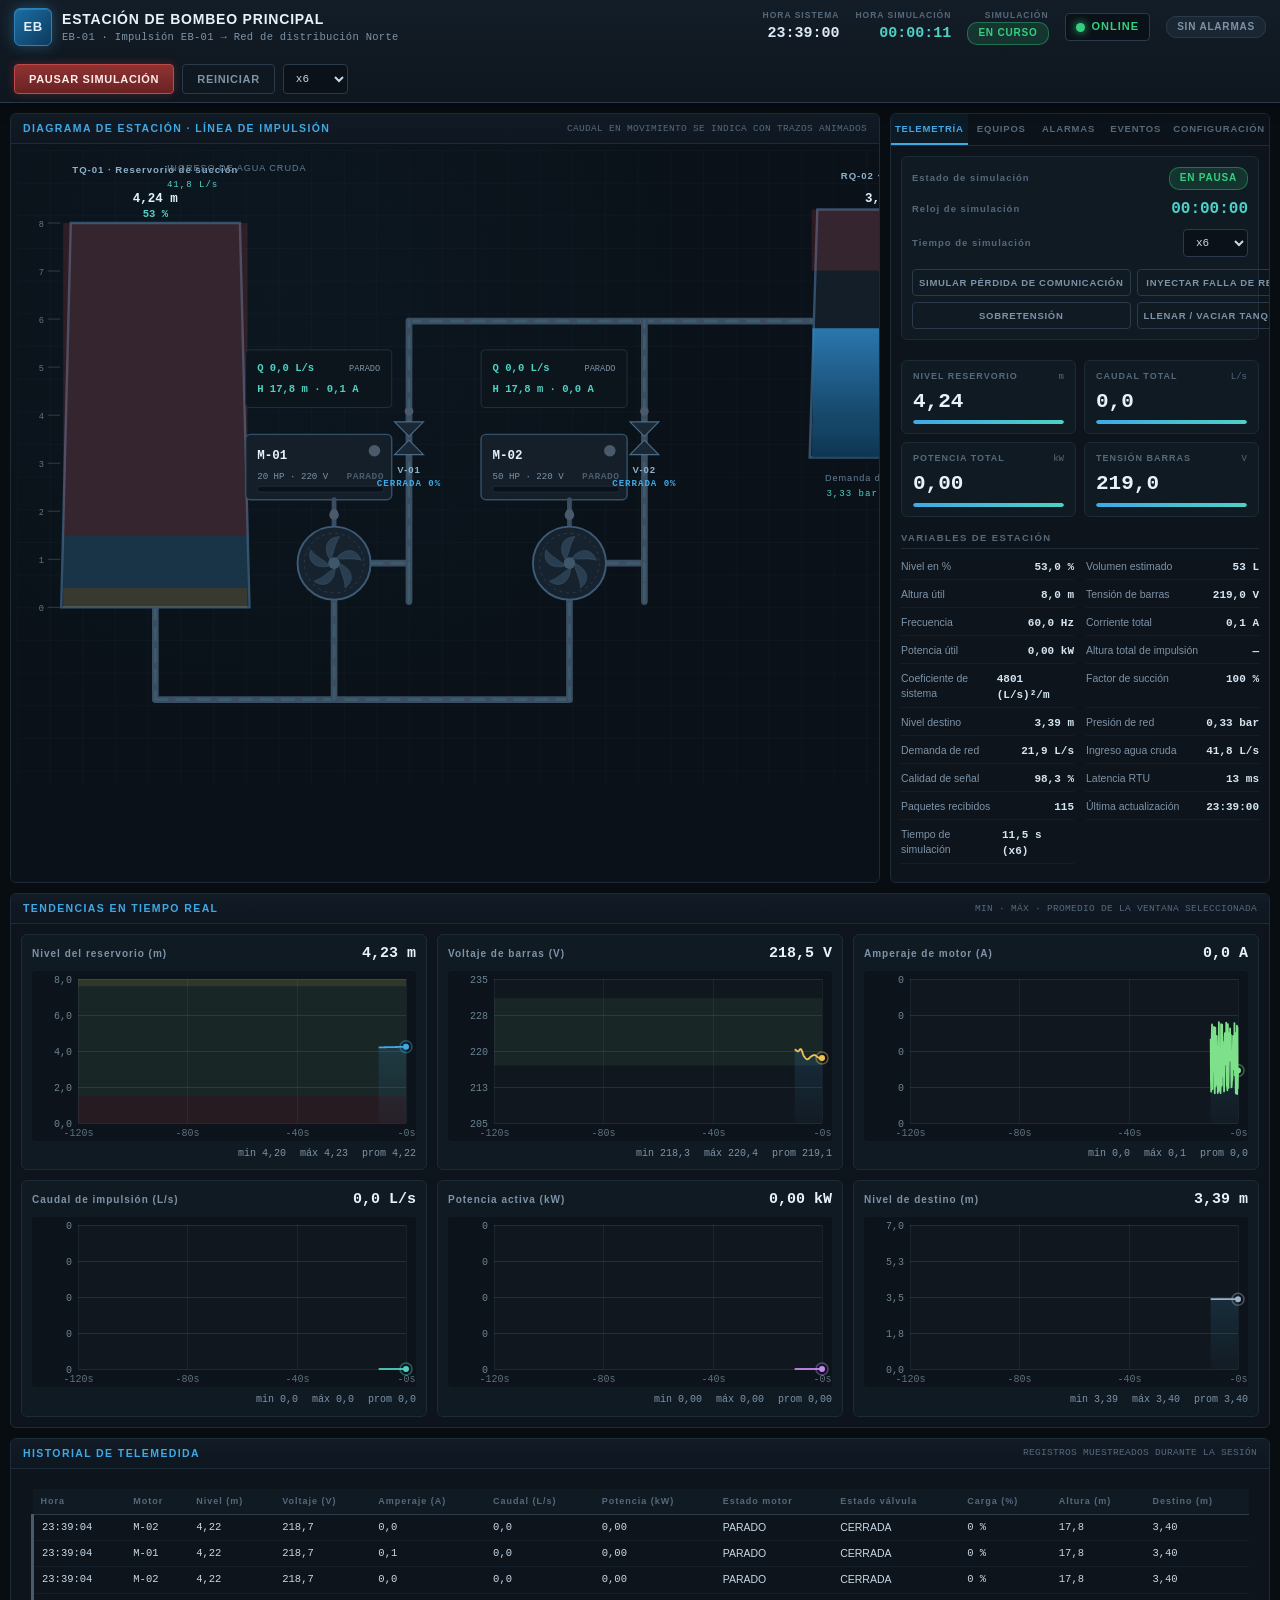
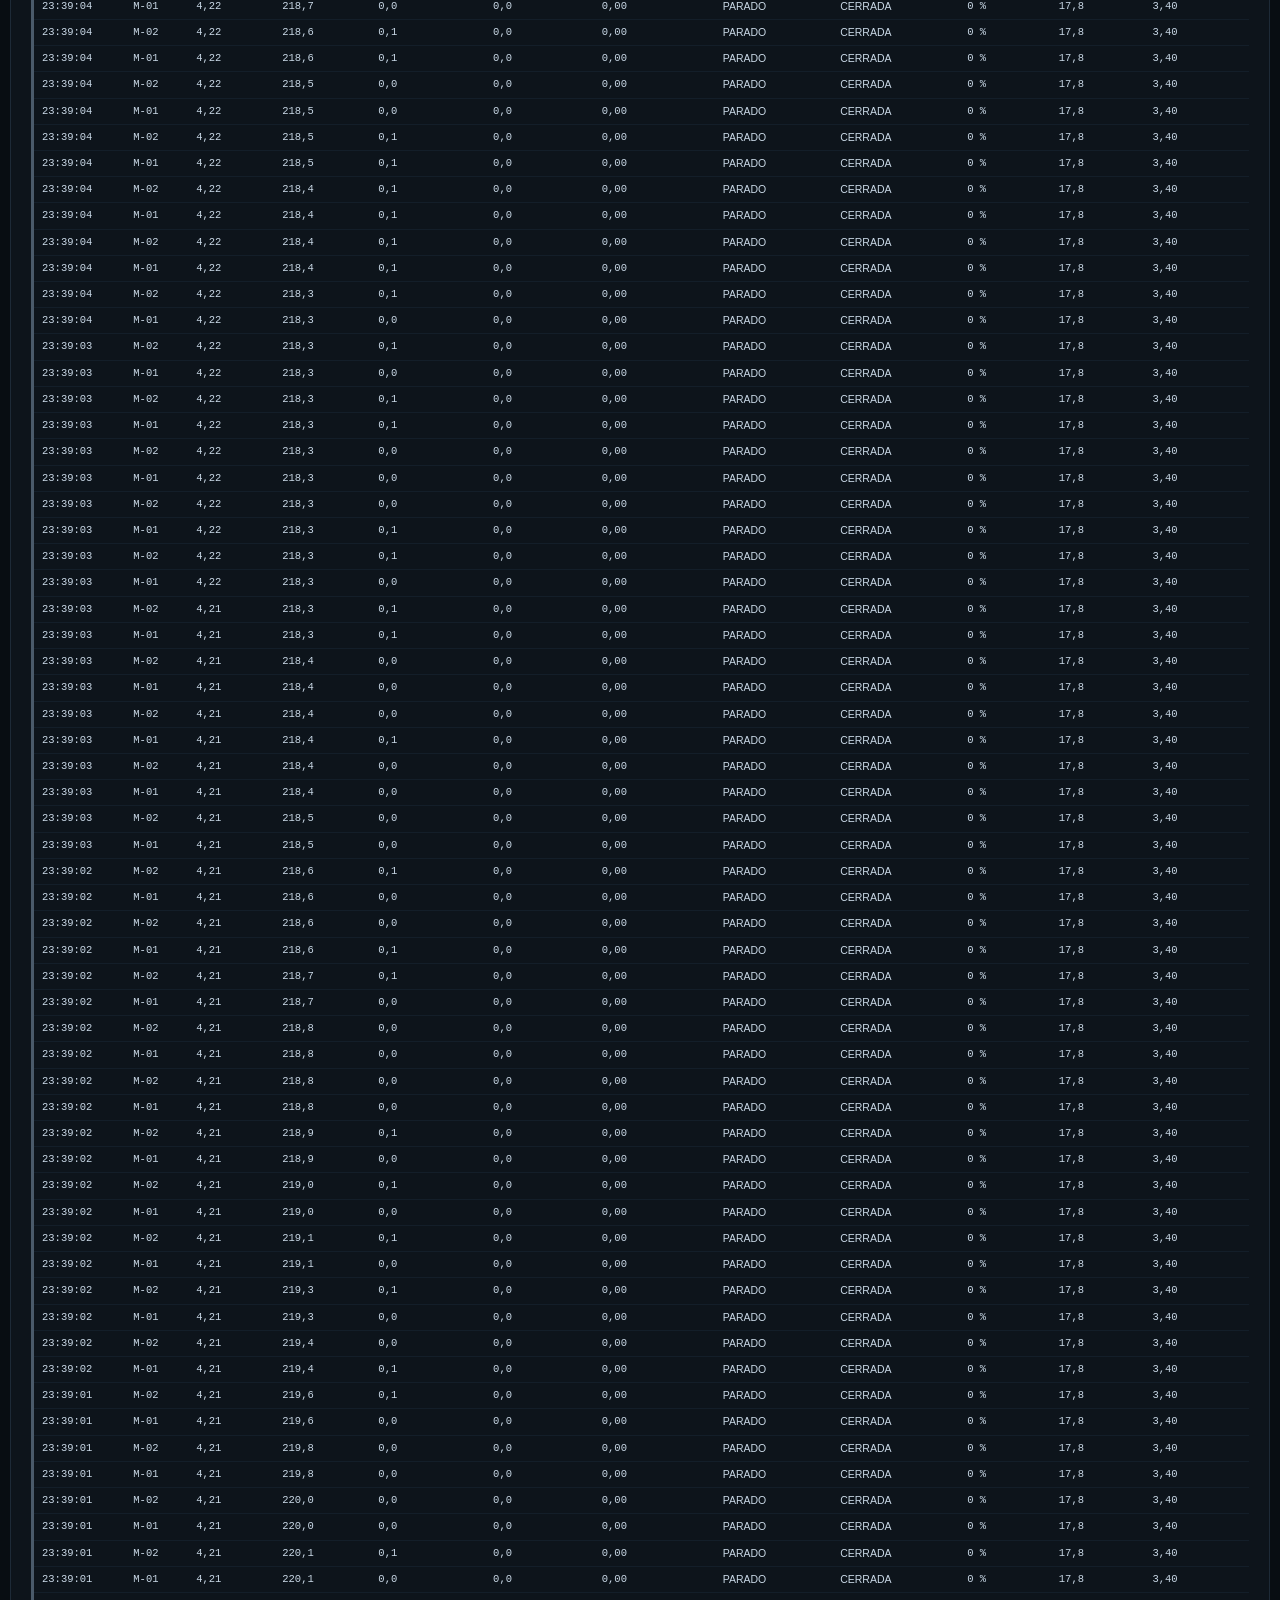
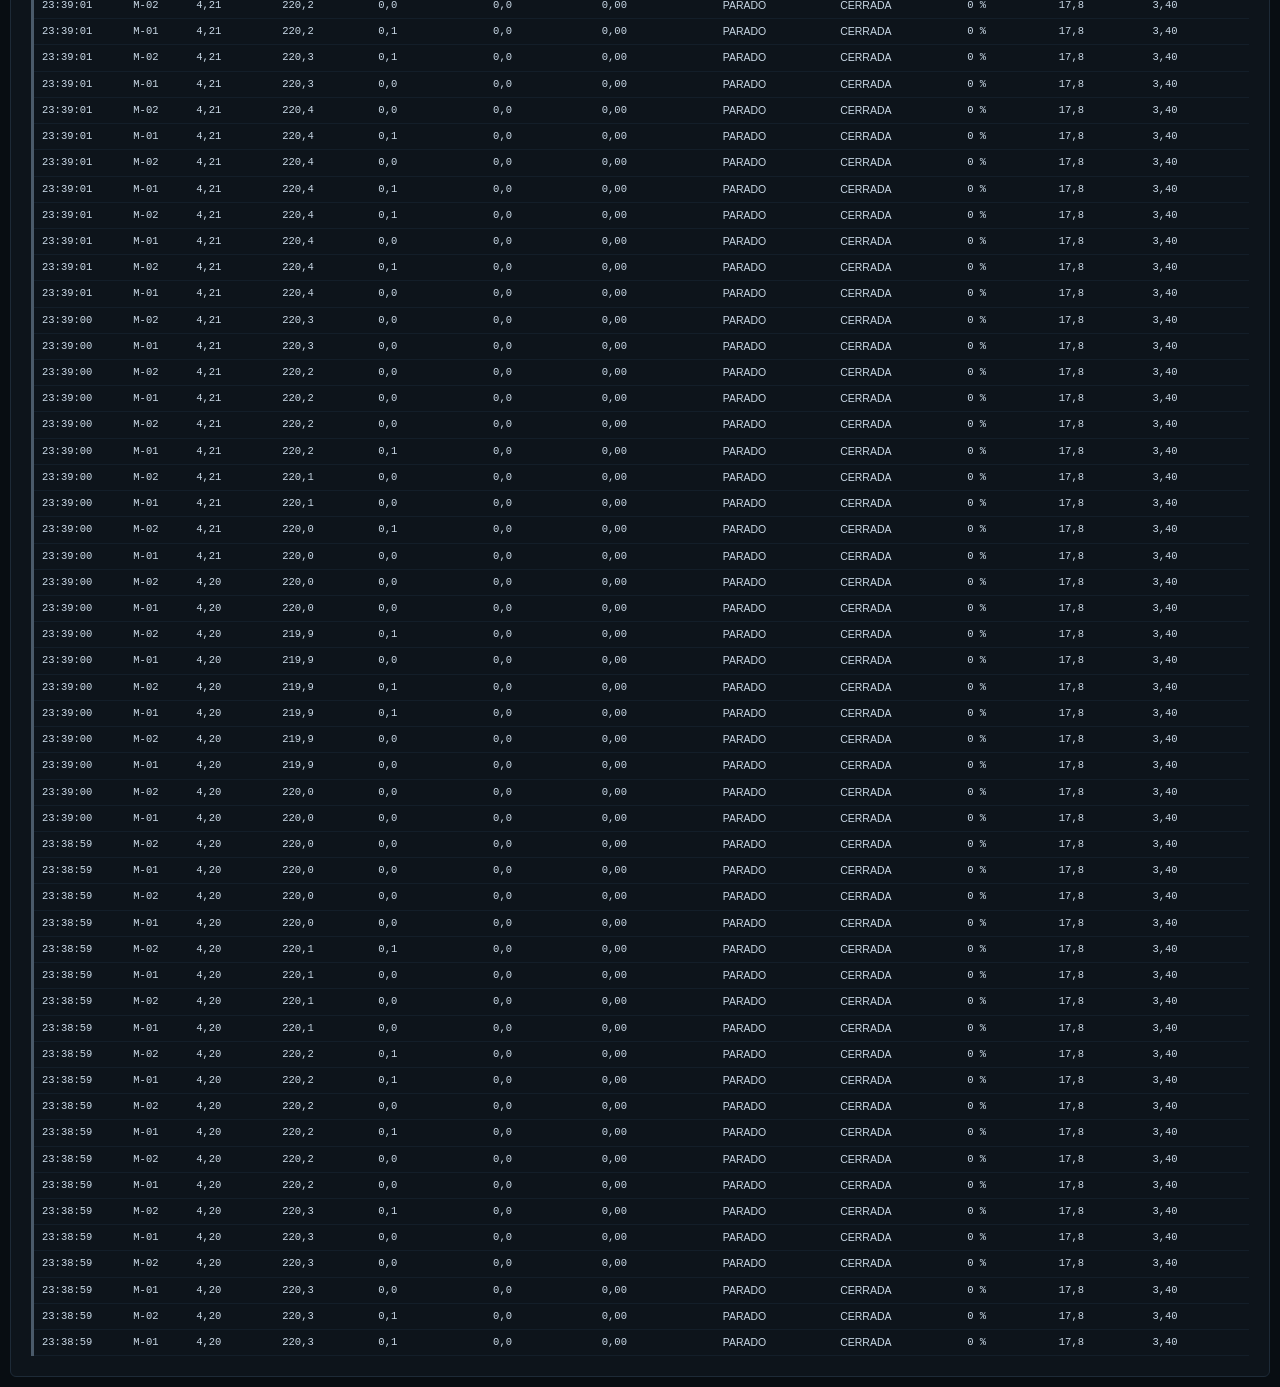
==== simulador/index.html @ 31f42073 "Integrar simulador con receptor de EdgeMant" ====
<!DOCTYPE html>
<html lang="es">
<head>
  <meta charset="utf-8" />
  <meta name="viewport" content="width=device-width, initial-scale=1" />
  <title>SCADA · Simulador de Estación de Bombeo de Agua</title>
  <meta name="description" content="Simulador de operación de estación de bombeo de agua con telemetría, alarmas, eventos e historial." />
  <link rel="stylesheet" href="./src/ui/estilos.css" />
</head>
<body>
  <div id="app">
    <div style="padding: 40px; text-align: center; color: #7d93a8; font-family: monospace;">
      Iniciando simulador de estación de bombeo…
    </div>
  </div>
  <script type="module" src="./src/ui/app.js"></script>
</body>
</html>
---- simulador/src/ui/estilos.css ----
:root {
  --fondo: #080d12;
  --fondo-panel: #0d141b;
  --fondo-panel-2: #101a23;
  --fondo-entrada: #0a1118;
  --borde: #1d2a37;
  --borde-claro: #2a3a4b;
  --texto: #c9d8e6;
  --texto-tenue: #7d93a8;
  --texto-muted: #55697c;
  --operativo: #35d07f;
  --arrancando: #f5c451;
  --deteniendo: #f0934f;
  --falla: #e64a4a;
  --alarma: #ff5c5c;
  --apagado: #4a5a6a;
  --acento: #3fa9e5;
  --acento-2: #4fd1c5;
  --info: #7ea6c4;
  --mono: "JetBrains Mono", "Cascadia Code", Consolas, "Courier New", monospace;
  --sans: "Segoe UI", "Inter", "Helvetica Neue", Arial, sans-serif;
}

* { box-sizing: border-box; }

html, body {
  margin: 0;
  padding: 0;
  background: var(--fondo);
  color: var(--texto);
  font-family: var(--sans);
  font-size: 13px;
  line-height: 1.45;
}

.mono { font-family: var(--mono); }

::-webkit-scrollbar { width: 10px; height: 10px; }
::-webkit-scrollbar-track { background: #0a1118; }
::-webkit-scrollbar-thumb { background: #223140; border-radius: 5px; border: 2px solid #0a1118; }
::-webkit-scrollbar-thumb:hover { background: #2e4156; }

/* ============ APLICACIÓN ============ */
.aplicacion {
  display: flex;
  flex-direction: column;
  min-height: 100vh;
}

.aplicacion__filaPrincipal {
  display: flex;
  gap: 10px;
  padding: 10px;
  align-items: stretch;
}

/* ============ CABECERA ============ */
.cabecera {
  display: flex;
  align-items: center;
  gap: 18px;
  padding: 8px 14px;
  background: linear-gradient(180deg, #131d27 0%, #0e161e 100%);
  border-bottom: 1px solid var(--borde-claro);
  box-shadow: 0 2px 12px rgba(0, 0, 0, .5);
  position: sticky;
  top: 0;
  z-index: 50;
  flex-wrap: wrap;
}

.cabecera__identidad {
  display: flex;
  align-items: center;
  gap: 10px;
  min-width: 260px;
}

.cabecera__logo {
  display: inline-flex;
  align-items: center;
  justify-content: center;
  width: 38px;
  height: 38px;
  border-radius: 6px;
  background: linear-gradient(135deg, #1b6ea5, #0d3a5c);
  border: 1px solid #2f7fb8;
  color: #dff1ff;
  font-weight: 700;
  font-size: 13px;
  letter-spacing: .5px;
  box-shadow: 0 0 14px rgba(63, 169, 229, .35), inset 0 1px 0 rgba(255,255,255,.15);
}

.cabecera__texto { display: flex; flex-direction: column; }

.cabecera__nombre {
  font-size: 14px;
  font-weight: 700;
  letter-spacing: .8px;
  color: #e8f2fb;
}

.cabecera__sub {
  font-size: 10.5px;
  color: var(--texto-tenue);
  font-family: var(--mono);
  letter-spacing: .3px;
}

.cabecera__telemetria {
  display: flex;
  align-items: center;
  gap: 16px;
  margin-left: auto;
}

.cabecera__bloque {
  display: flex;
  flex-direction: column;
  align-items: flex-end;
  gap: 1px;
}

.cabecera__etiqueta {
  font-size: 8.5px;
  letter-spacing: 1px;
  color: var(--texto-muted);
  font-weight: 600;
}

.cabecera__reloj {
  font-size: 15px;
  font-weight: 600;
  color: #dcebf7;
}

.cabecera__reloj--sim { color: var(--acento-2); }

.cabecera__bloque--comunicacion {
  flex-direction: row;
  align-items: center;
  gap: 7px;
  padding: 5px 10px;
  border: 1px solid var(--borde-claro);
  border-radius: 4px;
  background: var(--fondo-entrada);
}

.cabecera__comunicacion {
  font-size: 11px;
  font-weight: 700;
  letter-spacing: 1px;
  color: var(--operativo);
}

.cabecera__comunicacion--offline { color: var(--falla); }

.cabecera__controles {
  display: flex;
  align-items: center;
  gap: 8px;
}

/* ============ PÍLDORAS / LEDS ============ */
.pill {
  display: inline-block;
  padding: 3px 10px;
  border-radius: 10px;
  font-size: 10px;
  font-weight: 700;
  letter-spacing: .8px;
  background: #1a2632;
  color: var(--texto-tenue);
  border: 1px solid var(--borde-claro);
}

.pill--activo { background: rgba(53, 208, 127, .14); color: var(--operativo); border-color: rgba(53, 208, 127, .4); }
.pill--pausa { background: rgba(245, 196, 81, .12); color: var(--arrancando); border-color: rgba(245, 196, 81, .4); }
.pill--aviso { background: rgba(245, 196, 81, .14); color: var(--arrancando); border-color: rgba(245, 196, 81, .5); }
.pill--alarma { background: rgba(230, 74, 74, .18); color: var(--alarma); border-color: rgba(230, 74, 74, .55); animation: pulso 1.2s infinite; }

@keyframes pulso {
  0%, 100% { opacity: 1; }
  50% { opacity: .55; }
}

.led {
  display: inline-block;
  width: 9px;
  height: 9px;
  border-radius: 50%;
  background: var(--apagado);
  box-shadow: 0 0 6px rgba(0, 0, 0, .4);
  flex: none;
}

.led--grande { width: 13px; height: 13px; }

/* ============ BOTONES ============ */
.boton {
  font-family: var(--sans);
  font-size: 11px;
  font-weight: 700;
  letter-spacing: .7px;
  padding: 8px 14px;
  border-radius: 4px;
  border: 1px solid var(--borde-claro);
  background: linear-gradient(180deg, #1a2632, #131c25);
  color: var(--texto);
  cursor: pointer;
  transition: all .15s ease;
  white-space: nowrap;
}

.boton:hover:not(:disabled) { border-color: #3d5a76; background: linear-gradient(180deg, #21303e, #16222d); }
.boton:active:not(:disabled) { transform: translateY(1px); }
.boton:disabled { opacity: .38; cursor: not-allowed; }

.boton--primario {
  background: linear-gradient(180deg, #1d7a4c, #12573a);
  border-color: #2ea067;
  color: #eafff3;
  box-shadow: 0 0 10px rgba(53, 208, 127, .25);
}
.boton--primario:hover:not(:disabled) { background: linear-gradient(180deg, #239159, #156845); }

.boton--parar {
  background: linear-gradient(180deg, #8f3232, #6b2222);
  border-color: #c04a4a;
  color: #ffecec;
  box-shadow: 0 0 10px rgba(230, 74, 74, .25);
}

.boton--parar:hover:not(:disabled) { background: linear-gradient(180deg, #a83d3d, #7d2828); }

.boton--arrancar { background: linear-gradient(180deg, #1d7a4c, #12573a); border-color: #2ea067; color: #eafff3; }
.boton--arrancar:hover:not(:disabled) { background: linear-gradient(180deg, #239159, #156845); }

.boton--peligro { background: linear-gradient(180deg, #8f3232, #6b2222); border-color: #c04a4a; color: #ffecec; }
.boton--peligro:hover:not(:disabled) { background: linear-gradient(180deg, #a83d3d, #7d2828); }

.boton--abrir { background: linear-gradient(180deg, #1d6a8a, #125068); border-color: #2e90b8; color: #e8f8ff; }
.boton--abrir:hover:not(:disabled) { background: linear-gradient(180deg, #237fa1, #156075); }

.boton--cerrar { background: linear-gradient(180deg, #6a5a1d, #50440f); border-color: #a08c2e; color: #fffbe8; }
.boton--cerrar:hover:not(:disabled) { background: linear-gradient(180deg, #82711f, #5f510f); }

.boton--fantasma { background: transparent; border-color: var(--borde-claro); color: var(--texto-tenue); }
.boton--fantasma:hover:not(:disabled) { color: var(--texto); border-color: #3d5a76; }

.boton--compacto { padding: 5px 9px; font-size: 10px; }
.boton--mini { padding: 2px 8px; font-size: 9.5px; border-radius: 3px; }
.boton--activo { border-color: var(--arrancando); color: var(--arrancando); }

/* ============ SELECTORES ============ */
.selector {
  font-family: var(--mono);
  font-size: 11px;
  padding: 6px 8px;
  border-radius: 4px;
  border: 1px solid var(--borde-claro);
  background: var(--fondo-entrada);
  color: var(--texto);
  cursor: pointer;
}

.selector--cabecera { padding: 7px 8px; }
.selector--compacto { padding: 4px 6px; font-size: 10.5px; }
.selector:focus, .campo__entrada:focus { outline: 1px solid var(--acento); }

/* ============ ESCENARIO / DIAGRAMA ============ */
.escenario {
  flex: 1 1 auto;
  min-width: 0;
  background: var(--fondo-panel);
  border: 1px solid var(--borde);
  border-radius: 6px;
  display: flex;
  flex-direction: column;
  overflow: hidden;
}

.escenario__barra, .seccion__barra {
  display: flex;
  align-items: center;
  justify-content: space-between;
  gap: 10px;
  padding: 7px 12px;
  background: linear-gradient(180deg, #121c26, #0e1620);
  border-bottom: 1px solid var(--borde);
}

.escenario__titulo, .seccion__titulo {
  font-size: 10.5px;
  font-weight: 700;
  letter-spacing: 1.4px;
  color: var(--acento);
}

.escenario__estado, .seccion__sub {
  font-size: 9.5px;
  color: var(--texto-muted);
  font-family: var(--mono);
  letter-spacing: .3px;
}

.escenario__lienzo {
  flex: 1;
  overflow: auto;
  padding: 6px;
  background:
    radial-gradient(ellipse at 30% 20%, rgba(63, 169, 229, .04), transparent 55%),
    var(--fondo-entrada);
}

.diagrama { display: block; width: 100%; min-width: 980px; height: auto; }

.capa--tuberias .tuberia {
  fill: none;
  stroke: #3a4d61;
  stroke-width: 7;
  stroke-linecap: round;
  stroke-linejoin: round;
}

.capa--tuberias .flujo {
  fill: none;
  stroke: var(--acento-2);
  stroke-width: 3;
  stroke-linecap: round;
  stroke-dasharray: 12 10;
  opacity: .1;
  transition: opacity .3s;
}

.tanque__cuerpo {
  fill: #131e29;
  stroke: #33506b;
  stroke-width: 2.5;
}

.tanque__banda { opacity: .16; }
.tanque__banda--baja { fill: #e64a4a; }
.tanque__banda--ok { fill: #3fa9e5; }
.tanque__banda--alta { fill: #f5c451; }

.tanque__aguaCuerpo { opacity: .85; }
.tanque__ola { fill: none; stroke: #7cc7ef; stroke-width: 1.6; opacity: .8; }
.tanque__marca { stroke: #2c3f52; stroke-width: 1; }
.tanque__escala { fill: #5f768c; font-size: 9px; font-family: var(--mono); }
.tanque__lectura { fill: #dff1ff; font-size: 13px; font-family: var(--mono); font-weight: 600; }
.tanque__lectura--sub { fill: var(--acento-2); font-size: 11px; }

.motor-caja__cuerpo {
  fill: #141f2a;
  stroke: #33506b;
  stroke-width: 1.5;
  rx: 5;
}

.motor-caja__id { fill: #e8f2fb; font-size: 13px; font-weight: 700; font-family: var(--mono); }
.motor-caja__dato { fill: var(--texto-tenue); font-size: 9.5px; font-family: var(--mono); }
.motor-caja__estado { fill: var(--apagado); font-size: 10px; font-weight: 700; font-family: var(--mono); letter-spacing: .5px; }
.motor-caja__barraFondo { fill: #0a1118; stroke: #223140; stroke-width: .8; }
.motor-caja__barra { fill: var(--apagado); }

.acople { fill: none; stroke: #3a4d61; stroke-width: 5; stroke-linecap: round; }
.acople__punto { fill: #4a6076; }

.bomba__carcasa { fill: #16222e; stroke: #3d5a76; stroke-width: 2; }
.bomba__aro { fill: none; stroke: #2a3d50; stroke-width: 1; stroke-dasharray: 3 4; }
.bomba__pala { fill: #4a6a86; stroke: #6f93b3; stroke-width: .6; }
.bomba__eje { fill: #7ea6c4; }
.columna-maquina.is-activo .bomba__pala { fill: #5f8fb5; }
.columna-maquina.is-falla .bomba__carcasa { stroke: var(--falla); }
.columna-maquina.is-falla .motor-caja__cuerpo { stroke: var(--falla); }

.valvula__cuerpo { fill: #1a2836; stroke: #4a6a86; stroke-width: 1.2; }
.valvula__simbolo { transition: transform .2s; transform-origin: 0 0; }

.instrumento__fondo { fill: #0c141c; stroke: #223140; stroke-width: 1; }
.instrumento__valor { fill: var(--acento-2); font-size: 11px; font-family: var(--mono); font-weight: 600; }
.instrumento__nota { fill: var(--texto-tenue); font-size: 9px; font-family: var(--mono); }

.equipo-tag { fill: #8fb0c9; font-size: 10px; font-weight: 700; letter-spacing: 1px; font-family: var(--sans); }
.equipo-tag--valor { fill: var(--acento); font-family: var(--mono); font-size: 9.5px; }
.etiqueta { fill: #647e96; font-size: 9.5px; letter-spacing: 1px; font-family: var(--sans); }
.etiqueta--valor { fill: var(--acento-2); font-family: var(--mono); }

/* ============ LATERAL ============ */
.lateral {
  flex: 0 0 430px;
  max-width: 430px;
  background: var(--fondo-panel);
  border: 1px solid var(--borde);
  border-radius: 6px;
  display: flex;
  flex-direction: column;
  overflow: hidden;
  min-height: 560px;
  max-height: calc(100vh - 130px);
  position: sticky;
  top: 66px;
}

.lateral__tabs {
  display: flex;
  background: #0b1219;
  border-bottom: 1px solid var(--borde);
}

.tab {
  flex: 1;
  padding: 9px 4px;
  background: transparent;
  border: none;
  border-bottom: 2px solid transparent;
  color: var(--texto-muted);
  font-size: 9.5px;
  font-weight: 700;
  letter-spacing: .8px;
  cursor: pointer;
  font-family: var(--sans);
  transition: all .15s;
}

.tab:hover { color: var(--texto); }
.tab--activo { color: var(--acento); border-bottom-color: var(--acento); background: rgba(63, 169, 229, .06); }

.lateral__cuerpo {
  flex: 1;
  overflow-y: auto;
  overflow-x: hidden;
}

.bloque-lateral + .bloque-lateral { margin-top: 0; }

.panel__cuerpo { padding: 10px; }
.panel__cuerpo--scroll { }

.panel__cabecera-alarmas { padding: 0; }

/* ============ CONTROLES DE SIMULACIÓN ============ */
.controles-panel__cuerpo { padding: 10px; }

.controles-estacion {
  background: var(--fondo-panel-2);
  border: 1px solid var(--borde);
  border-radius: 6px;
  padding: 10px;
  display: flex;
  flex-direction: column;
  gap: 8px;
}

.controles-estacion__fila {
  display: flex;
  align-items: center;
  justify-content: space-between;
  gap: 10px;
}

.etiqueta-campo {
  font-size: 9.5px;
  letter-spacing: 1px;
  color: var(--texto-muted);
  font-weight: 600;
}

.reloj { font-size: 16px; font-weight: 600; color: var(--acento-2); }

.controles-estacion__acciones {
  display: grid;
  grid-template-columns: 1fr 1fr;
  gap: 6px;
  margin-top: 4px;
}

.controles-estacion__acciones .boton { font-size: 9.5px; padding: 7px 6px; }

/* ============ TELEMETRÍA ============ */
.tiles {
  display: grid;
  grid-template-columns: 1fr 1fr;
  gap: 8px;
  margin-bottom: 12px;
}

.tile {
  background: var(--fondo-panel-2);
  border: 1px solid var(--borde);
  border-radius: 6px;
  padding: 9px 11px;
  display: flex;
  flex-direction: column;
  gap: 3px;
}

.tile__cabecera {
  display: flex;
  justify-content: space-between;
  align-items: baseline;
}

.tile__etiqueta { font-size: 9px; letter-spacing: 1px; color: var(--texto-muted); font-weight: 700; }
.tile__unidad { font-size: 9px; color: var(--texto-muted); font-family: var(--mono); }

.tile__valor { font-size: 21px; font-weight: 600; color: #e8f2fb; }
.tile__valor--alerta { color: var(--alarma); animation: pulso 1s infinite; }

.tile__barra { height: 4px; background: #0a1118; border-radius: 2px; overflow: hidden; }
.tile__relleno { height: 100%; background: linear-gradient(90deg, var(--acento), var(--acento-2)); border-radius: 2px; transition: width .3s; }

.seccion-titulo {
  font-size: 9.5px;
  font-weight: 700;
  letter-spacing: 1.4px;
  color: var(--texto-muted);
  margin: 14px 0 7px;
  padding-bottom: 4px;
  border-bottom: 1px solid var(--borde);
}

.lecturas {
  display: grid;
  grid-template-columns: 1fr 1fr;
  gap: 4px 12px;
}

.lecturas--compacto { grid-template-columns: 1fr 1fr; gap: 2px 10px; }

.lectura {
  display: flex;
  justify-content: space-between;
  align-items: baseline;
  padding: 3px 0;
  border-bottom: 1px dotted #1a2632;
}

.lectura__etiqueta { font-size: 10.5px; color: var(--texto-tenue); }
.lectura__valor { font-size: 11px; font-weight: 600; color: #d5e5f2; }
.lectura__valor--alerta { color: var(--alarma); }

.telemetria__motores { display: flex; flex-direction: column; gap: 8px; margin-top: 8px; }

.telegrafia-fila {
  background: var(--fondo-panel-2);
  border: 1px solid var(--borde);
  border-radius: 5px;
  padding: 7px 9px;
}

.telegrafia-fila__id {
  display: flex;
  align-items: center;
  gap: 7px;
  font-family: var(--mono);
  font-weight: 700;
  font-size: 11.5px;
  color: #e8f2fb;
  margin-bottom: 5px;
}

.telemetria__estado {
  display: flex;
  align-items: center;
  gap: 8px;
  margin-top: 12px;
  padding: 8px 10px;
  border: 1px solid var(--borde-claro);
  border-radius: 5px;
  background: var(--fondo-panel-2);
  font-size: 11px;
  font-weight: 700;
  letter-spacing: 1px;
  color: var(--operativo);
}

.telemetria__estado--offline { color: var(--falla); }

/* ============ EQUIPOS ============ */
.equipo {
  background: var(--fondo-panel-2);
  border: 1px solid var(--borde);
  border-left: 3px solid var(--apagado);
  border-radius: 6px;
  padding: 10px 11px;
  margin-bottom: 10px;
  transition: border-color .3s;
}

.equipo--operativo { border-left-color: var(--operativo); }
.equipo--arrancando { border-left-color: var(--arrancando); }
.equipo--deteniendo { border-left-color: var(--deteniendo); }
.equipo--falla { border-left-color: var(--falla); box-shadow: 0 0 14px rgba(230, 74, 74, .18); }

.equipo__cabecera {
  display: flex;
  justify-content: space-between;
  align-items: flex-start;
  margin-bottom: 8px;
}

.equipo__identidad { display: flex; flex-direction: column; gap: 1px; }
.equipo__id { font-family: var(--mono); font-size: 15px; font-weight: 700; color: #e8f2fb; }
.equipo__subtitulo { font-size: 10px; color: var(--texto-muted); }

.equipo__estadoBloque { display: flex; align-items: center; gap: 8px; }
.equipo__estado { font-family: var(--mono); font-size: 11px; font-weight: 700; letter-spacing: .6px; }
.equipo__estado--operativo { color: var(--operativo); }
.equipo__estado--arrancando { color: var(--arrancando); }
.equipo__estado--deteniendo { color: var(--deteniendo); }
.equipo__estado--falla { color: var(--falla); animation: pulso 1s infinite; }
.equipo__estado--parado { color: var(--apagado); }

.equipo__falla {
  background: rgba(230, 74, 74, .12);
  border: 1px solid rgba(230, 74, 74, .4);
  color: #ffb3b3;
  font-size: 10px;
  font-family: var(--mono);
  border-radius: 4px;
  padding: 6px 8px;
  margin-bottom: 8px;
}

.rampa-wrap { margin: 2px 0 10px; }
.rampa {
  position: relative;
  height: 8px;
  background: #0a1118;
  border: 1px solid #223140;
  border-radius: 4px;
  overflow: hidden;
}

.rampa__relleno {
  height: 100%;
  background: linear-gradient(90deg, #1d7a4c, var(--operativo));
  transition: width .15s linear;
}

.rampa__carga {
  position: absolute;
  top: 0;
  left: 0;
  height: 100%;
  background: rgba(245, 196, 81, .55);
  transition: width .15s linear;
  mix-blend-mode: screen;
}

.datos {
  display: grid;
  grid-template-columns: 1fr 1fr;
  gap: 3px 12px;
  margin-bottom: 10px;
}

.dato {
  display: flex;
  justify-content: space-between;
  align-items: baseline;
  border-bottom: 1px dotted #1a2632;
  padding: 2px 0;
}

.dato__etiqueta { font-size: 10px; color: var(--texto-tenue); }
.dato__valor { font-family: var(--mono); font-size: 11px; font-weight: 600; color: #d5e5f2; }
.dato__valor--alerta { color: var(--alarma); }

.controles { display: flex; flex-direction: column; gap: 6px; }
.controles__fila { display: grid; grid-template-columns: 1fr 1fr; gap: 6px; }
.controles__fila--secundaria .boton { font-size: 9.5px; padding: 6px; }

/* ============ ALARMAS / EVENTOS / TABLAS ============ */
.alarma-cabecera {
  display: flex;
  align-items: center;
  gap: 14px;
  padding: 10px;
  background: var(--fondo-panel-2);
  border-bottom: 1px solid var(--borde);
}

.pastilla-grupo { display: flex; align-items: center; gap: 6px; }
.pastilla__etiqueta { font-size: 9px; letter-spacing: 1px; color: var(--texto-muted); font-weight: 700; }

.pastilla {
  display: inline-flex;
  align-items: center;
  justify-content: center;
  min-width: 24px;
  height: 22px;
  padding: 0 8px;
  border-radius: 11px;
  background: #1a2632;
  border: 1px solid var(--borde-claro);
  font-family: var(--mono);
  font-size: 11px;
  font-weight: 700;
  color: var(--texto);
}

.pastilla--aviso { background: rgba(245, 196, 81, .15); border-color: rgba(245, 196, 81, .5); color: var(--arrancando); }
.pastilla--alarma { background: rgba(230, 74, 74, .2); border-color: rgba(230, 74, 74, .6); color: var(--alarma); }

.alarma-cabecera__acciones { margin-left: auto; display: flex; gap: 6px; }

.vacio {
  padding: 30px 16px;
  text-align: center;
  color: var(--texto-muted);
  font-size: 11px;
  letter-spacing: .5px;
}

.tabla-envoltura { overflow-x: auto; }

.tabla {
  width: 100%;
  border-collapse: collapse;
  font-size: 10.5px;
}

.tabla th {
  position: sticky;
  top: 0;
  background: #101a23;
  color: var(--texto-muted);
  font-size: 9px;
  letter-spacing: 1px;
  text-align: left;
  padding: 6px 8px;
  border-bottom: 1px solid var(--borde-claro);
  z-index: 2;
  white-space: nowrap;
}

.tabla td {
  padding: 5px 8px;
  border-bottom: 1px solid #131e29;
  color: var(--texto);
  white-space: nowrap;
}

.tabla tbody tr:hover td { background: rgba(63, 169, 229, .05); }

.fila--activa td { background: rgba(230, 74, 74, .06); }
.fila--confirmada td { opacity: .65; }

.severidad-critica { color: var(--alarma); font-weight: 700; }
.severidad-alta { color: var(--deteniendo); font-weight: 700; }
.severidad-media { color: var(--arrancando); }
.severidad-info { color: var(--info); }

.tipo-operacin, .tipo-operacion { color: var(--acento-2); }
.tipo-valvula { color: var(--arrancando); }
.tipo-alarma { color: var(--falla); }
.tipo-comunicacin, .tipo-comunicacion { color: var(--acento); }
.tipo-sistema { color: var(--texto-muted); }
.tipo-config { color: #c48cf0; }

.estado-fila--parado td:first-child { border-left: 3px solid var(--apagado); }
.estado-fila--operativo td:first-child { border-left: 3px solid var(--operativo); }
.estado-fila--arrancando td:first-child { border-left: 3px solid var(--arrancando); }
.estado-fila--detenindose td:first-child { border-left: 3px solid var(--deteniendo); }
.estado-fila--falla td:first-child { border-left: 3px solid var(--falla); }

.filtros {
  display: flex;
  align-items: center;
  gap: 8px;
  padding: 8px 10px;
  background: var(--fondo-panel-2);
  border-bottom: 1px solid var(--borde);
  flex-wrap: wrap;
}

.filtros--graficas { border-bottom: none; background: transparent; padding: 8px 2px; }
.filtros__etiqueta { font-size: 9.5px; letter-spacing: 1px; color: var(--texto-muted); font-weight: 600; }
.filtros__info { margin-left: auto; font-size: 10px; color: var(--texto-tenue); }

/* ============ GRÁFICAS ============ */
.seccion {
  margin: 0 10px 10px;
  background: var(--fondo-panel);
  border: 1px solid var(--borde);
  border-radius: 6px;
  overflow: hidden;
}

.seccion__contenido { padding: 10px; }

.graficas {
  display: grid;
  grid-template-columns: repeat(auto-fit, minmax(400px, 1fr));
  gap: 10px;
}

.grafica {
  background: var(--fondo-panel-2);
  border: 1px solid var(--borde);
  border-radius: 6px;
  padding: 8px 10px;
  display: flex;
  flex-direction: column;
  gap: 6px;
}

.grafica__cabecera {
  display: flex;
  justify-content: space-between;
  align-items: baseline;
}

.grafica__titulo { font-size: 10px; font-weight: 700; letter-spacing: 1px; color: var(--texto-tenue); }
.grafica__actual { font-size: 15px; font-weight: 600; color: #e8f2fb; }

.grafica__lienzo {
  width: 100%;
  height: 170px;
  display: block;
  background: rgba(8, 13, 18, .5);
  border-radius: 4px;
}

.grafica__pie {
  display: flex;
  gap: 14px;
  justify-content: flex-end;
}

.grafica__estadistica { font-size: 10px; color: var(--texto-tenue); }

/* ============ HISTORIAL ============ */
.seccion--historial .tabla td, .seccion--historial .tabla th { white-space: nowrap; }

/* ============ CONFIGURACIÓN ============ */
.configuracion { display: flex; flex-direction: column; gap: 12px; }

.config-seccion {
  background: var(--fondo-panel-2);
  border: 1px solid var(--borde);
  border-radius: 6px;
  overflow: hidden;
}

.config-seccion__cabecera {
  padding: 8px 12px;
  background: #101a23;
  border-bottom: 1px solid var(--borde);
}

.config-seccion__cabecera h3 {
  margin: 0;
  font-size: 10.5px;
  letter-spacing: 1.4px;
  color: var(--acento);
}

.config-seccion__cabecera p {
  margin: 2px 0 0;
  font-size: 9.5px;
  color: var(--texto-muted);
}

.config-seccion__campos {
  display: grid;
  grid-template-columns: 1fr 1fr;
  gap: 8px 14px;
  padding: 10px 12px;
}

.campo { display: flex; flex-direction: column; gap: 3px; }
.campo__etiqueta { font-size: 9.5px; letter-spacing: .6px; color: var(--texto-tenue); font-weight: 600; }

.campo__entrada {
  font-family: var(--mono);
  font-size: 11px;
  padding: 6px 8px;
  border-radius: 4px;
  border: 1px solid var(--borde-claro);
  background: var(--fondo-entrada);
  color: var(--texto);
  width: 100%;
}

.campo__entrada--corta { width: 90px; }

.config-acciones {
  display: flex;
  gap: 8px;
  padding-top: 4px;
}

/* ============ AVISOS (TOASTS) ============ */
.avisos {
  position: fixed;
  bottom: 16px;
  right: 16px;
  display: flex;
  flex-direction: column;
  gap: 8px;
  z-index: 200;
  max-width: 380px;
}

.aviso {
  display: flex;
  align-items: flex-start;
  gap: 8px;
  padding: 10px 14px;
  border-radius: 5px;
  font-size: 11px;
  background: #12241a;
  border: 1px solid rgba(53, 208, 127, .5);
  color: #c9f2dc;
  box-shadow: 0 6px 20px rgba(0, 0, 0, .5);
  opacity: 0;
  transform: translateX(20px);
  transition: all .3s ease;
}

.aviso--visible { opacity: 1; transform: translateX(0); }

.aviso--error {
  background: #2a1414;
  border-color: rgba(230, 74, 74, .55);
  color: #ffd0d0;
}

.aviso__texto { flex: 1; }

/* ============ RESPONSIVE ============ */
@media (max-width: 1280px) {
  .lateral { flex-basis: 380px; max-width: 380px; }
  .graficas { grid-template-columns: repeat(auto-fit, minmax(340px, 1fr)); }
}

@media (max-width: 1080px) {
  .aplicacion__filaPrincipal { flex-direction: column; }
  .lateral {
    flex: none;
    max-width: none;
    width: 100%;
    min-height: 420px;
    max-height: none;
    position: static;
  }
  .cabecera__telemetria { flex-wrap: wrap; }
  .cabecera { gap: 10px; }
  .graficas { grid-template-columns: 1fr; }
}

@media (max-width: 720px) {
  .tiles { grid-template-columns: 1fr; }
  .lecturas { grid-template-columns: 1fr; }
  .datos { grid-template-columns: 1fr; }
  .config-seccion__campos { grid-template-columns: 1fr; }
  .cabecera__controles { flex-wrap: wrap; }
}
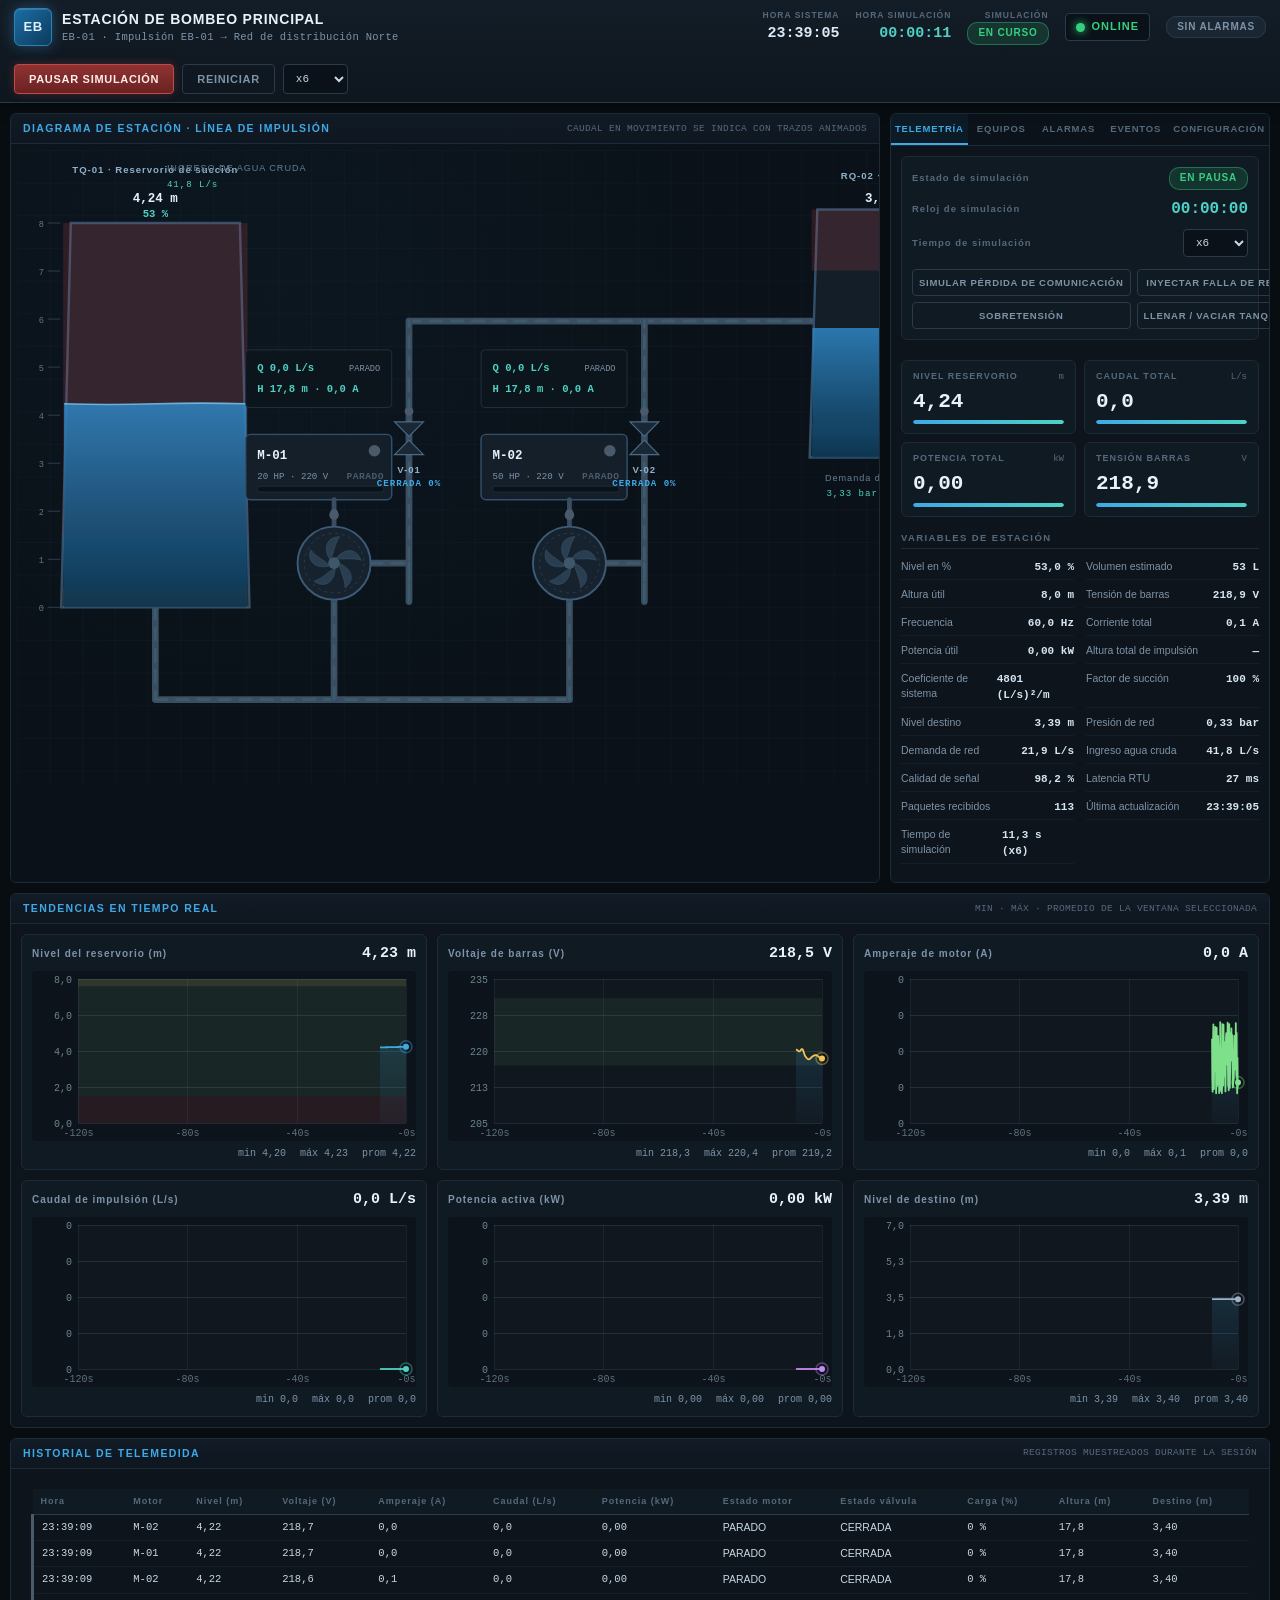
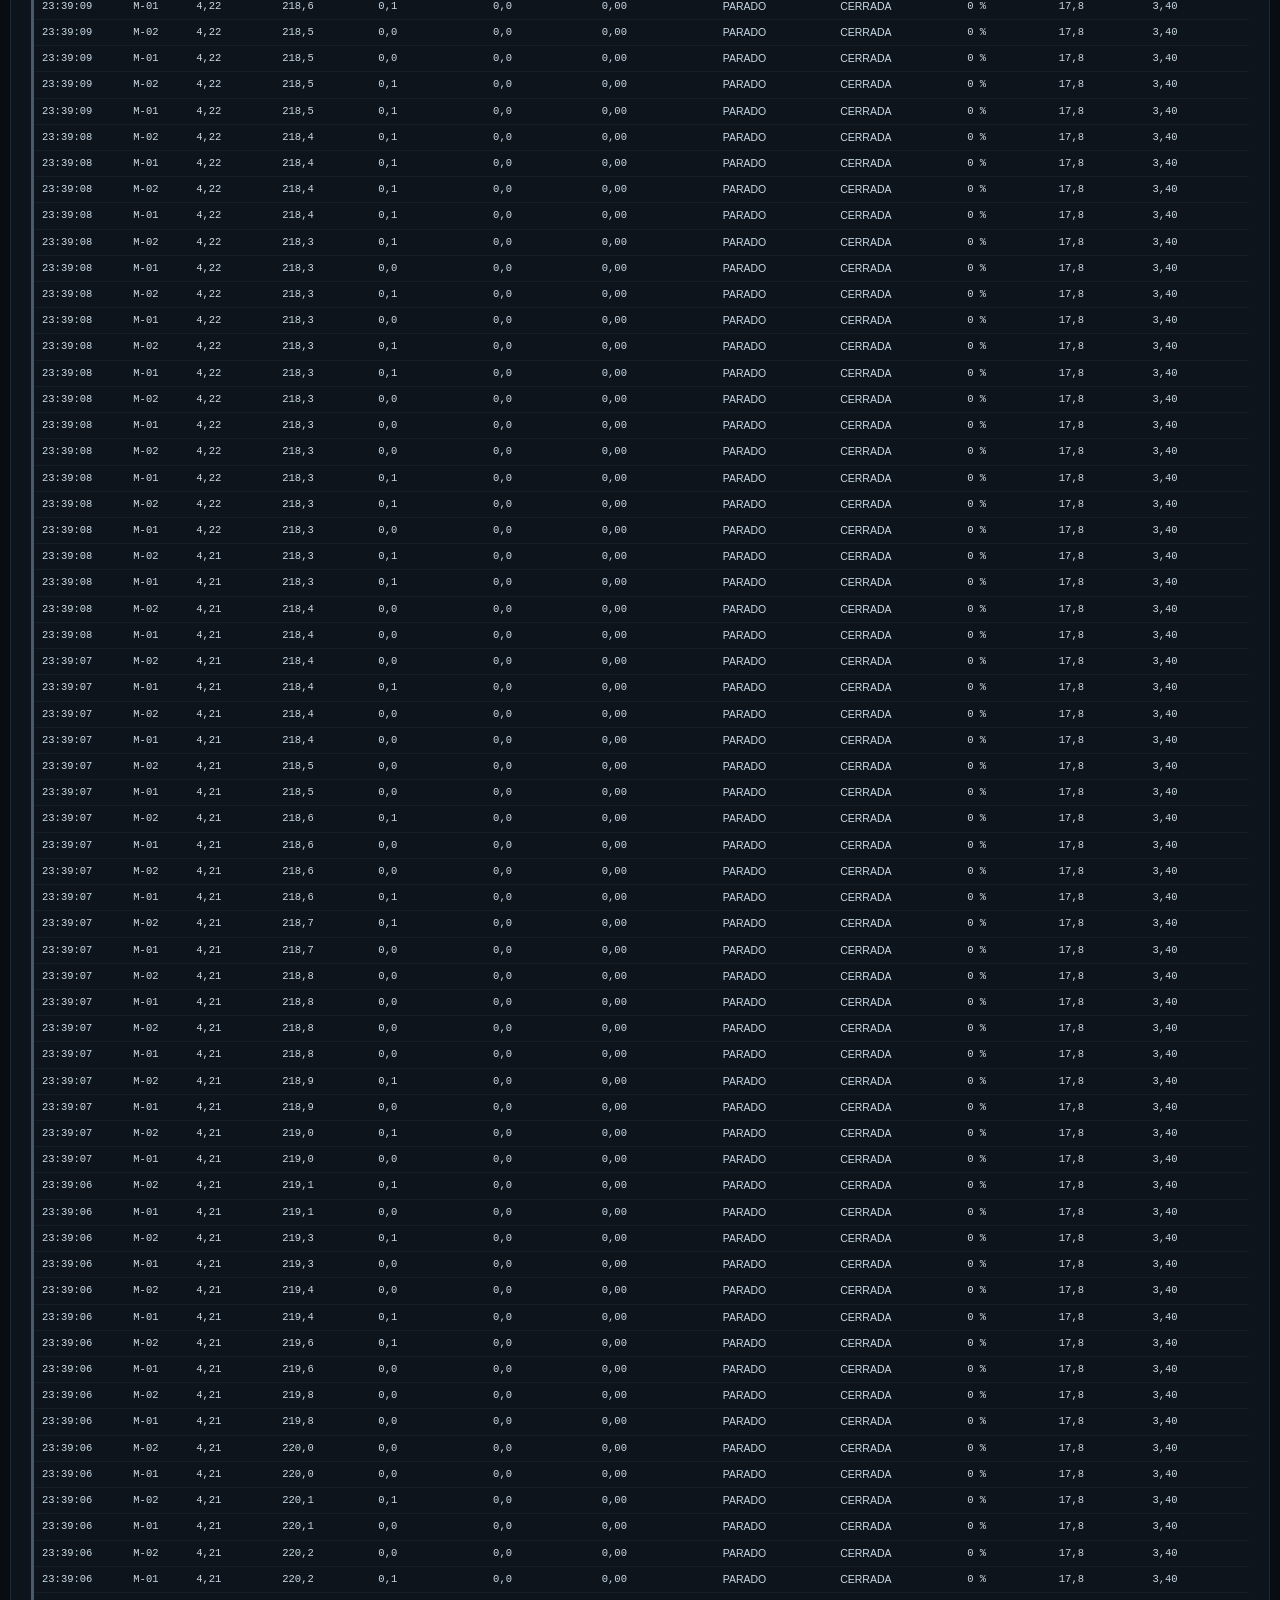
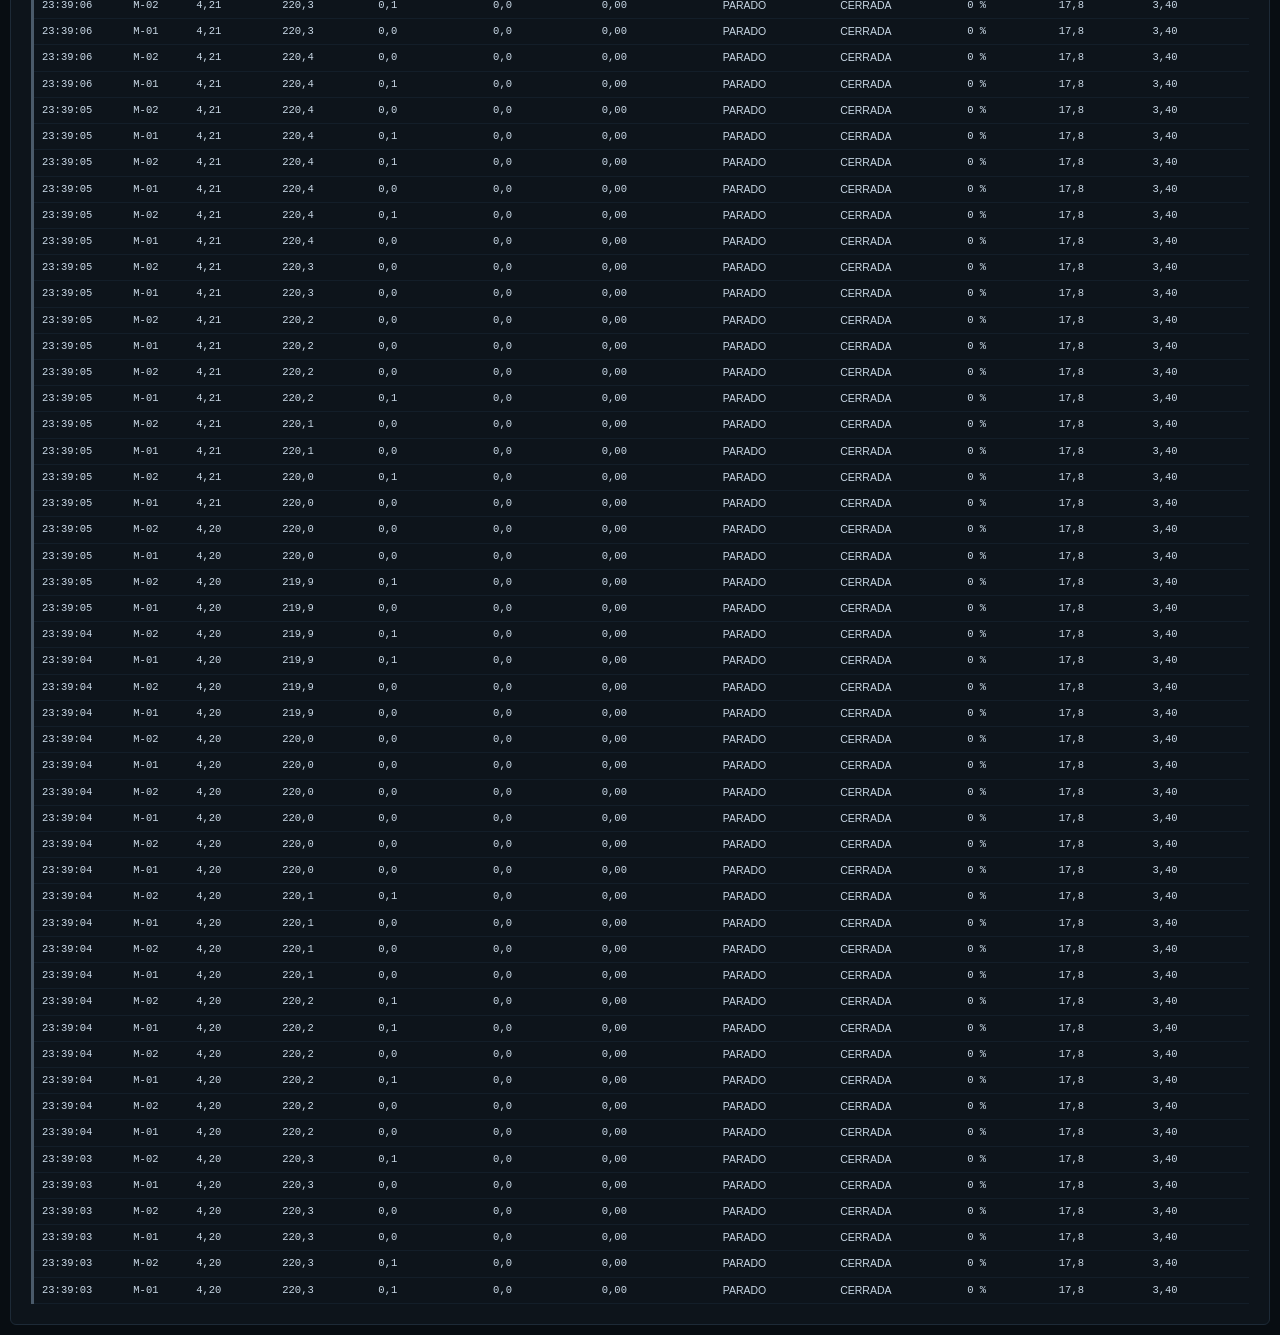
==== commit 4b1892d0: "Mejora validación de inferencia y pruebas" ====
--- a/simulador/index.html
+++ b/simulador/index.html
@@ -1,10 +1,11 @@
 <!DOCTYPE html>
 <html lang="es">
 <head>
-  <meta charset="utf-8" />
+  <meta charset="UTF-8" />
   <meta name="viewport" content="width=device-width, initial-scale=1" />
   <title>SCADA · Simulador de Estación de Bombeo de Agua</title>
   <meta name="description" content="Simulador de operación de estación de bombeo de agua con telemetría, alarmas, eventos e historial." />
+  <link rel="icon" href="data:," />
   <link rel="stylesheet" href="./src/ui/estilos.css" />
 </head>
 <body>
@@ -15,4 +16,4 @@
   </div>
   <script type="module" src="./src/ui/app.js"></script>
 </body>
-</html>
+</html>
